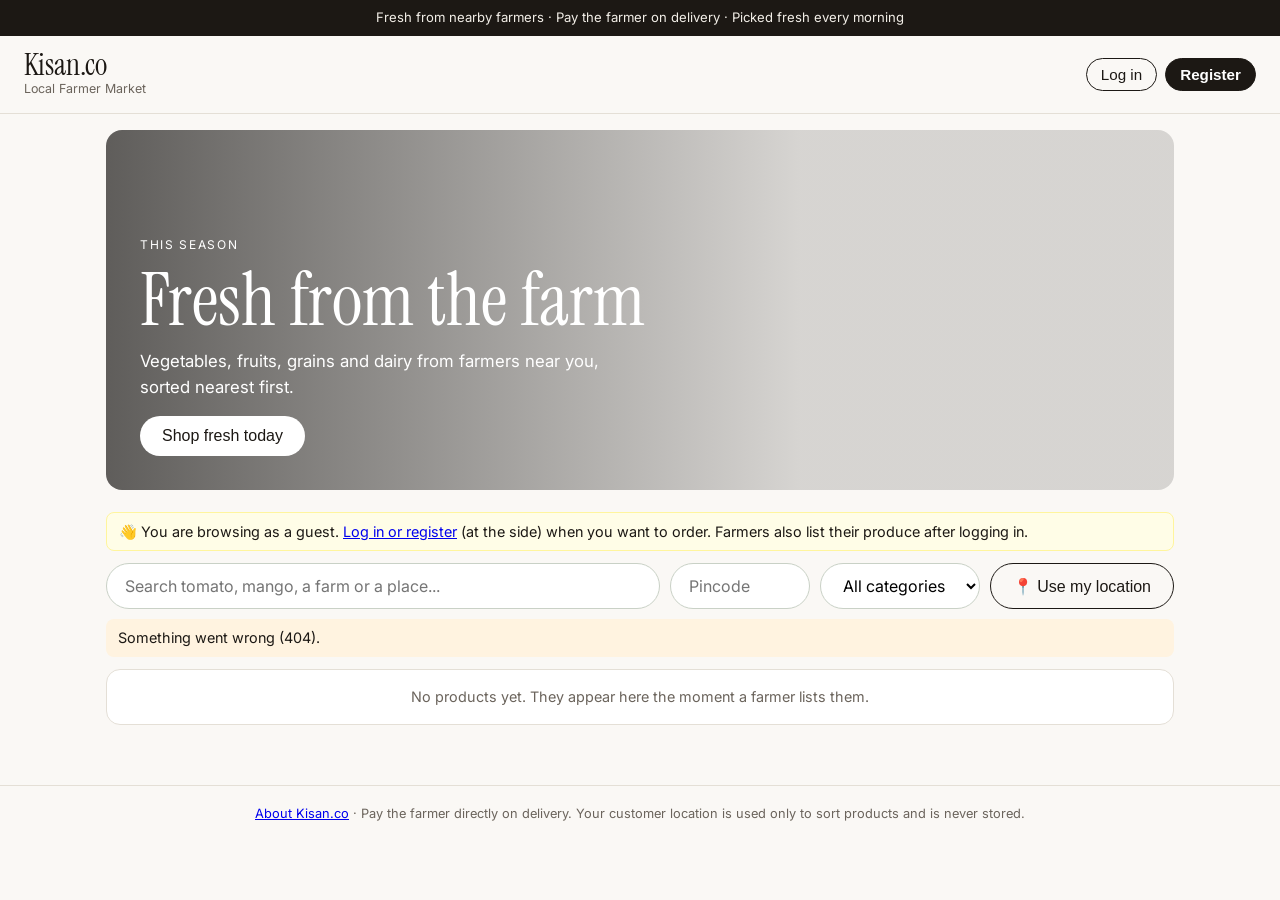
==== static/index.html @ 86f5ffa1 "Add Kisan.co marketplace app" ====
<!doctype html>
<html lang="en">
<head>
<meta charset="utf-8">
<meta name="viewport" content="width=device-width, initial-scale=1">
<title>Kisan.co – Local Farmer Market</title>
<link rel="stylesheet" href="https://fonts.googleapis.com/css2?family=Instrument+Serif&family=Inter:wght@400;500;600&display=swap">
<style>
  :root{--green:#2e7d32;--green-d:#1b5e20;--light:#e8f5e9;--ink:#1b1b1b;--muted:#666;--card:#fff;--bg:#f6f8f4;--line:#e3e8e0;--warn:#b71c1c;--amber:#b26a00}
  *{box-sizing:border-box}
  body{margin:0;font-family:system-ui,Segoe UI,Roboto,sans-serif;background:var(--bg);color:var(--ink)}
  header{background:var(--green);color:#fff;padding:12px 18px;display:flex;justify-content:space-between;align-items:center;flex-wrap:wrap;gap:10px}
  header h1{margin:0;font-size:1.2rem}
  .brand small{display:block;font-size:.78rem;opacity:.9}
  nav{display:flex;gap:6px;flex-wrap:wrap;align-items:center}
  nav button{background:transparent;border:1px solid #fff;color:#fff;padding:7px 14px;border-radius:20px;cursor:pointer;font-size:.95rem}
  nav button.active{background:#fff;color:var(--green)}
  .badge{display:inline-block;min-width:18px;padding:0 5px;border-radius:9px;background:#ffd54f;color:#333;font-size:.75rem;text-align:center;margin-left:4px}
  #userChip{font-size:.85rem;display:flex;align-items:center;gap:8px}
  #userChip button{padding:5px 11px;font-size:.82rem}
  #liveDot{width:9px;height:9px;border-radius:50%;background:#bbb;display:inline-block}
  #liveDot.on{background:#69f0ae;box-shadow:0 0 6px #69f0ae}
  main{max-width:1100px;margin:0 auto;padding:16px}
  .hidden{display:none!important}
  input,select,textarea{padding:10px;border:1px solid #c9d1c6;border-radius:8px;font-size:1rem;background:#fff;font-family:inherit;max-width:100%}
  input:focus,select:focus,textarea:focus{outline:2px solid #81c784;border-color:var(--green)}
  label{display:block;font-size:.88rem;color:#333;margin-bottom:4px}
  .btn{background:var(--green);color:#fff;border:0;padding:10px 16px;border-radius:8px;cursor:pointer;font-size:1rem}
  .btn:hover{background:var(--green-d)}
  .btn:disabled{opacity:.55;cursor:default}
  .btn.small{padding:7px 12px;font-size:.88rem}
  .btn.ghost{background:#fff;color:var(--green);border:1px solid var(--green)}
  .btn.danger{background:#fff;color:var(--warn);border:1px solid var(--warn)}
  .panel{background:#fff;border-radius:12px;padding:16px;box-shadow:0 1px 4px rgba(0,0,0,.08);margin-bottom:14px}
  .muted{color:var(--muted);font-size:.9rem}
  .err{color:var(--warn);font-size:.92rem;min-height:1.2em;margin:6px 0}
  .grid{display:grid;grid-template-columns:repeat(auto-fill,minmax(230px,1fr));gap:14px}
  .card{background:#fff;border-radius:12px;padding:12px;box-shadow:0 1px 4px rgba(0,0,0,.08);display:flex;flex-direction:column;gap:5px}
  .card h3{margin:2px 0 0;font-size:1.05rem}
  .photo,.noimg{width:100%;height:150px;border-radius:8px}
  .photo{object-fit:cover;display:block;background:var(--light)}
  .noimg{background:var(--light);display:flex;align-items:center;justify-content:center;font-size:2.8rem}
  .farm{color:var(--muted);font-size:.85rem}
  .price{font-weight:700;color:var(--green);font-size:1.05rem}
  .tag{display:inline-block;background:var(--light);color:var(--green);font-size:.74rem;padding:2px 8px;border-radius:10px;margin-right:3px}
  .tag.amber{background:#fff3e0;color:var(--amber)}
  .qty{display:flex;align-items:center;gap:8px;margin-top:auto;padding-top:6px}
  .qty button{width:32px;height:32px;border-radius:50%;border:1px solid var(--green);background:#fff;color:var(--green);font-size:1.1rem;cursor:pointer}
  .toolbar{display:flex;gap:10px;flex-wrap:wrap;margin-bottom:10px}
  .toolbar input[type=search]{flex:1;min-width:180px}
  #pinBox{width:140px}
  .status{padding:8px 12px;background:var(--light);border-radius:8px;font-size:.9rem;margin-bottom:12px}
  .status.warn{background:#fff3e0}
  .row{display:flex;justify-content:space-between;align-items:center;gap:10px;padding:8px 0;border-bottom:1px solid #eee;flex-wrap:wrap}
  .cols{display:grid;grid-template-columns:1fr 1fr;gap:12px}
  @media(max-width:640px){.cols{grid-template-columns:1fr}}
  form.stack{display:grid;gap:12px;max-width:560px}
  .tabs{display:flex;gap:6px;margin-bottom:12px}
  .tabs button{flex:1;padding:9px;border:1px solid var(--green);background:#fff;color:var(--green);border-radius:8px;cursor:pointer;font-size:1rem}
  .tabs button.on{background:var(--green);color:#fff}
  /* login / register: a drawer at the side */
  #guestChip{display:flex;gap:8px;align-items:center}
  #guestChip button{background:transparent;border:1px solid #fff;color:#fff;padding:7px 14px;border-radius:20px;cursor:pointer;font-size:.95rem}
  #guestChip button.solid{background:#fff;color:var(--green);font-weight:600}
  #authOverlay{position:fixed;inset:0;background:rgba(0,0,0,.45);z-index:90}
  #auth{position:fixed;top:0;right:0;bottom:0;width:430px;max-width:100vw;background:var(--bg);z-index:95;overflow-y:auto;padding:16px;box-shadow:-6px 0 24px rgba(0,0,0,.25);transform:translateX(105%);transition:transform .22s ease;visibility:hidden}
  #auth.open{transform:none;visibility:visible}
  #auth .drawerHead{display:flex;justify-content:space-between;align-items:center;margin-bottom:10px}
  #auth .drawerHead button{background:none;border:0;font-size:1.4rem;cursor:pointer;color:var(--muted)}
  .guestNote{background:#fffde7;border:1px solid #fff59d;border-radius:8px;padding:8px 12px;font-size:.9rem;margin-bottom:12px}
  /* orders */
  .order{border:1px solid var(--line);border-radius:10px;padding:12px;margin-bottom:12px;background:#fff}
  .order .top{display:flex;justify-content:space-between;gap:8px;flex-wrap:wrap;align-items:center}
  .st{padding:3px 10px;border-radius:12px;font-size:.8rem;font-weight:600}
  .st.placed{background:#fff3e0;color:var(--amber)} .st.accepted{background:#e3f2fd;color:#0d47a1}
  .st.out_for_delivery{background:#ede7f6;color:#4527a0} .st.delivered{background:var(--light);color:var(--green-d)}
  .st.cancelled{background:#fdecea;color:var(--warn)}
  .actions{display:flex;gap:8px;flex-wrap:wrap;margin-top:10px;align-items:center}
  .otpbox{background:#ede7f6;border-radius:10px;padding:12px;margin-top:10px;text-align:center}
  .otpnum{font-size:2rem;letter-spacing:.35em;font-weight:700;color:#311b92;padding-left:.35em}
  .otpin{width:150px;letter-spacing:.3em;text-align:center;font-size:1.1rem}
  /* price reference */
  #priceRef{border:1px dashed #81c784;border-radius:10px;padding:12px;background:#f9fdf9}
  .bar{position:relative;height:10px;border-radius:5px;background:linear-gradient(90deg,#c8e6c9,#a5d6a7);margin:18px 6px 8px}
  .bar i{position:absolute;top:-5px;width:4px;height:20px;border-radius:2px;background:#1b5e20}
  .bar.out i{background:var(--warn)}
  .rng{display:flex;justify-content:space-between;font-weight:700}
  /* my products */
  .mp{display:grid;grid-template-columns:60px 1fr;gap:10px;padding:10px 0;border-bottom:1px solid #eee}
  .mp img,.mp .noimg{width:60px;height:60px;border-radius:8px;object-fit:cover;font-size:1.6rem}
  .mp .ctl{display:flex;gap:8px;flex-wrap:wrap;align-items:center;margin-top:6px}
  .mp .ctl input{width:90px;padding:6px}
  /* bill */
  #billModal{position:fixed;inset:0;background:rgba(0,0,0,.5);z-index:100;overflow:auto;padding:16px}
  .bill{background:#fff;max-width:640px;margin:0 auto 16px;border-radius:10px;padding:20px;position:relative}
  .bill h2{margin:0 0 2px;color:var(--green-d)}
  .bill table{width:100%;border-collapse:collapse;margin:10px 0}
  .bill th,.bill td{padding:6px 4px;border-bottom:1px solid #eee;text-align:left;font-size:.92rem}
  .bill td.n,.bill th.n{text-align:right}
  .bill .tot td{font-weight:700;font-size:1.05rem;border-top:2px solid #333}
  .stamp{position:absolute;right:18px;top:18px;border:2px solid;border-radius:6px;padding:2px 10px;font-weight:700;transform:rotate(6deg);font-size:.85rem}
  .stamp.delivered{color:var(--green);border-color:var(--green)} .stamp.cancelled{color:var(--warn);border-color:var(--warn)}
  .stamp.open{color:var(--amber);border-color:var(--amber)}
  .toast{position:fixed;left:50%;bottom:90px;transform:translateX(-50%);background:#263238;color:#fff;padding:10px 16px;border-radius:8px;z-index:200;max-width:90vw}
  /* chat */
  #chatBtn{position:fixed;right:18px;bottom:18px;width:58px;height:58px;border-radius:50%;border:0;background:var(--green);color:#fff;font-size:1.6rem;cursor:pointer;box-shadow:0 3px 10px rgba(0,0,0,.3);z-index:50}
  #chatBox{position:fixed;right:18px;bottom:88px;width:340px;max-width:calc(100vw - 36px);height:460px;max-height:calc(100vh - 110px);background:#fff;border-radius:14px;box-shadow:0 6px 24px rgba(0,0,0,.25);display:none;flex-direction:column;overflow:hidden;z-index:50}
  #chatBox.open{display:flex}
  #chatHead{background:var(--green);color:#fff;padding:12px 14px;display:flex;justify-content:space-between;align-items:center}
  #chatHead button{background:none;border:0;color:#fff;font-size:1.2rem;cursor:pointer}
  #chatLog{flex:1;overflow-y:auto;padding:12px;display:flex;flex-direction:column;gap:8px;background:var(--bg)}
  .msg{max-width:85%;padding:8px 12px;border-radius:12px;white-space:pre-wrap;word-wrap:break-word;font-size:.92rem}
  .msg.user{align-self:flex-end;background:var(--green);color:#fff}
  .msg.bot{align-self:flex-start;background:#fff;border:1px solid #ddd}
  .msg.bad{align-self:flex-start;background:#fdecea;color:var(--warn)}
  #chatForm{display:flex;gap:6px;padding:10px;border-top:1px solid #eee}
  #chatForm input{flex:1;min-width:0}
  footer{text-align:center;color:var(--muted);font-size:.8rem;padding:18px}
  @media print{
    body>*:not(#billModal){display:none!important}
    #billModal{position:static;background:none;padding:0}
    .bill{box-shadow:none;margin:0 0 20px;page-break-after:always}
    .noprint{display:none!important}
  }

  /* ===== Kisan.co skin ===== */
  :root{--green:#1c1814;--green-d:#000;--light:#f1ede6;--ink:#1c1814;--muted:#6b645c;--bg:#faf8f5;--line:#e4dfd6}
  body{font-family:Inter,system-ui,Segoe UI,Roboto,sans-serif;line-height:1.5}
  h1,h2,h3,.brand h1,.bill h2{font-family:"Instrument Serif",Georgia,serif;font-weight:400}
  .announce{background:#1c1814;color:#f3efe8;text-align:center;font-size:.82rem;padding:8px 10px}
  header{background:#faf8f5;color:#1c1814;border-bottom:1px solid var(--line);padding:14px 24px}
  header h1{font-size:1.9rem;line-height:1}.brand small{color:var(--muted);opacity:1}
  nav button,#guestChip button{border:1px solid #1c1814;color:#1c1814}
  nav button.active,#guestChip button.solid{background:#1c1814;color:#fff}
  #logoutBtn{color:#1c1814!important;border-color:#1c1814!important}
  .badge{background:#1c1814;color:#fff}
  .btn{border-radius:99px;padding:11px 22px;font-weight:500}.btn.small{padding:8px 16px}
  .btn.ghost{background:transparent;color:#1c1814;border:1px solid #1c1814}.btn.ghost:hover{background:#f1ede6}
  .panel,.card,.order,.bill{border-radius:14px;box-shadow:none;border:1px solid var(--line)}
  .card .photo,.card .noimg{height:190px;border-radius:10px}.card h3{font-size:1.35rem}
  .price{color:#1c1814;font-size:1.15rem}.tag{background:#f1ede6;color:#1c1814}
  .qty button{border-color:#1c1814;color:#1c1814}
  .tabs button{border-color:#1c1814;color:#1c1814}.tabs button.on{background:#1c1814;color:#fff}
  .st.delivered{background:#e6f2e6;color:#1b5e20}.stamp.delivered{color:#1b5e20;border-color:#1b5e20}
  input:focus,select:focus,textarea:focus{outline:2px solid #c9bfae;border-color:#1c1814}
  .toolbar input,.toolbar select{border-radius:99px;padding:11px 18px}
  #chatBtn,#chatHead,.msg.user{background:#1c1814}
  .hero{min-height:360px;border-radius:16px;margin:0 0 22px;color:#fff;display:flex;align-items:flex-end;padding:34px;background:linear-gradient(90deg,rgba(12,10,8,.65),rgba(12,10,8,.15) 65%),url(/img/hero.jpg) center/cover}
  .hero .eb{font-size:.75rem;letter-spacing:.14em;text-transform:uppercase;margin:0 0 10px}
  .hero h2{font-size:clamp(2.6rem,7vw,4.6rem);line-height:1;margin:0 0 12px;color:#fff}
  .hero p{max-width:480px;margin:0 0 16px;font-size:1.05rem}
  .hero .btn{background:#fff;color:#1c1814}
  footer{border-top:1px solid var(--line);margin-top:30px}
  .card{cursor:pointer;transition:transform .16s ease,border-color .16s ease}.card:hover{transform:translateY(-3px);border-color:#c9bfae}
  .metric{font:400 clamp(2.5rem,8vw,5rem) "Instrument Serif",Georgia,serif;color:#496b52}
</style>
</head>
<body>
<div class="announce">Fresh from nearby farmers · Pay the farmer on delivery · Picked fresh every morning</div>
<header>
  <div class="brand"><h1>Kisan.co</h1><small>Local Farmer Market</small></div>
  <nav id="nav"></nav>
  <div id="guestChip" class="hidden"><button type="button" id="guestLogin">Log in</button><button type="button" class="solid" id="guestReg">Register</button></div>
  <div id="userChip" class="hidden"><span id="liveDot" title="Live updates"></span><span id="whoami"></span><button class="btn small ghost" id="logoutBtn" style="color:#fff;border-color:#fff;background:transparent">Log out</button></div>
</header>

<div id="authOverlay" class="hidden"></div>
<main>
  <!-- ============ LOGIN / REGISTER ============ -->
  <section id="auth" aria-label="Log in or register" aria-hidden="true">
    <div class="drawerHead"><strong>Welcome</strong><button type="button" id="authClose" aria-label="Close">✕</button></div>
    <div class="panel authbox">
      <div class="tabs" role="tablist">
        <button id="tabLogin" class="on" type="button">Log in</button>
        <button id="tabReg" type="button">Register</button>
      </div>

      <form id="loginForm" class="stack" novalidate>
        <div><label for="lPhone">Mobile number</label><input id="lPhone" inputmode="numeric" autocomplete="username" placeholder="10-digit mobile number" style="width:100%"></div>
        <div><label for="lPass">Password</label><input id="lPass" type="password" autocomplete="current-password" style="width:100%"></div>
        <div class="err" id="lErr" role="alert"></div>
        <button class="btn" type="submit">Log in</button>
      </form>

      <form id="regForm" class="stack hidden" novalidate>
        <div>
          <label>I am a</label>
          <div class="tabs" style="margin:0">
            <button type="button" id="roleCustomer" class="on">Customer</button>
            <button type="button" id="roleFarmer">Farmer</button>
          </div>
        </div>
        <div><label for="rName">Your name</label><input id="rName" autocomplete="name" style="width:100%"></div>
        <div><label for="rPhone">Mobile number</label><input id="rPhone" inputmode="numeric" autocomplete="username" placeholder="10-digit mobile number" style="width:100%"></div>
        <div><label for="rPass">Password (at least 8 characters)</label><input id="rPass" type="password" autocomplete="new-password" style="width:100%"></div>
        <div id="farmBlock" class="hidden" style="display:grid;gap:12px">
          <div><label for="rFarm">Farm name</label><input id="rFarm" style="width:100%"></div>
          <div><label for="rArea">Village / area</label><input id="rArea" style="width:100%"></div>
          <div>
            <button class="btn ghost small" type="button" id="rLocBtn">📍 Use my farm's location</button>
            <div class="muted" id="rLocStatus">Needed so nearby customers can find you. Only the distance is shown to them, never your exact spot.</div>
          </div>
        </div>
        <div><label for="rPin">Pincode</label><input id="rPin" inputmode="numeric" maxlength="6" placeholder="6 digits" style="width:100%"></div>
        <div><label for="rAddr" id="rAddrLbl">Delivery address (you can change it at checkout)</label><input id="rAddr" autocomplete="street-address" style="width:100%"></div>
        <div class="err" id="rErr" role="alert"></div>
        <button class="btn" type="submit">Create account</button>
      </form>
    </div>
  </section>

  <!-- ============ CUSTOMER ============ -->
  <section id="customer" class="hidden">
    <div id="tab-shop" class="tab">
      <div class="hero"><div><p class="eb">This season</p><h2>Fresh from the farm</h2><p>Vegetables, fruits, grains and dairy from farmers near you, sorted nearest first.</p><button class="btn" type="button" onclick="document.getElementById('q').scrollIntoView({behavior:'smooth',block:'center'})">Shop fresh today</button></div></div>
      <div id="guestNote" class="guestNote hidden">👋 You are browsing as a guest. <a href="#" id="guestNoteLogin">Log in or register</a> (at the side) when you want to order. Farmers also list their produce after logging in.</div>
      <div class="toolbar">
        <input id="q" type="search" placeholder="Search tomato, mango, a farm or a place..." aria-label="Search products">
        <input id="pinBox" inputmode="numeric" maxlength="6" placeholder="Pincode" aria-label="Search by pincode">
        <select id="cat" aria-label="Category"></select>
        <button class="btn ghost" id="gpsBtn" type="button">📍 Use my location</button>
      </div>
      <div id="shopStatus" class="status"></div>
      <div id="products" class="grid"></div>
    </div>

    <div id="tab-cart" class="tab hidden">
      <div class="panel">
        <h2 style="margin-top:0">Your cart</h2>
        <div id="cartItems"></div>
        <div class="row"><strong>Total</strong><strong id="cartTotal">₹0</strong></div>
      </div>
      <div class="panel">
        <h3 style="margin-top:0">Delivery details</h3>
        <form id="orderForm" class="stack" novalidate>
          <div><label for="oAddr">Delivery address</label><input id="oAddr" style="width:100%" autocomplete="street-address"></div>
          <div><label for="oPin">Pincode</label><input id="oPin" inputmode="numeric" maxlength="6" style="width:100%"></div>
          <div><label for="oNote">Note for the farmer (optional)</label><input id="oNote" maxlength="200" style="width:100%"></div>
          <div class="muted">You pay the farmer when you receive your order (cash or UPI). Your bill is shown right after you order.</div>
          <div class="err" id="oErr" role="alert"></div>
          <button class="btn" type="submit" id="placeBtn">Place order</button>
        </form>
      </div>
    </div>

    <div id="tab-corders" class="tab hidden">
      <h2 style="margin-top:0">My orders</h2>
      <div id="cOrders"></div>
    </div>
    <div id="tab-about" class="tab hidden"><div class="panel"><p class="muted">OUR MARKET</p><h2>Grown nearby. Shared honestly.</h2><p>Kisan.co helps local farmers list their harvest and lets customers buy directly from them. Product availability and sales figures come from marketplace records.</p><div class="metric" id="soldCount">—</div><strong>confirmed deliveries</strong><p class="muted" id="salesNote">Only delivered orders are counted. No sample sales or testimonials are included.</p><div id="aboutOrders" class="muted"></div></div></div>
    <div id="tab-detail" class="tab hidden"><button class="btn ghost small" type="button" id="detailBack">← Back to shop</button><div id="productDetail" class="panel"></div><h2>More from nearby farms</h2><div id="relatedProducts" class="grid"></div></div>
  </section>

  <!-- ============ FARMER ============ -->
  <section id="farmer" class="hidden">
    <div id="tab-fprod" class="tab">
      <div class="panel">
        <h2 style="margin-top:0">Add a product</h2>
        <form id="addForm" class="stack" novalidate>
          <div><label for="pName">Product name</label><input id="pName" maxlength="60" placeholder="e.g. Tomato" style="width:100%" autocomplete="off"></div>
          <div class="cols">
            <div><label for="pCat">Category</label><select id="pCat" style="width:100%"></select></div>
            <div><label for="pUnit">Unit</label><input id="pUnit" list="unitList" value="kg" maxlength="20" style="width:100%"><datalist id="unitList"></datalist></div>
          </div>
          <div class="cols">
            <div><label for="pPrice">Your price (₹ per unit)</label><input id="pPrice" type="number" min="0.5" step="0.5" style="width:100%"></div>
            <div><label for="pQty">Quantity available</label><input id="pQty" type="number" min="0" step="0.5" style="width:100%"></div>
          </div>
          <div id="priceRef" aria-live="polite"><span class="muted">Type a product name to see the lowest and highest price for similar products.</span></div>
          <div><label for="pDesc">Description (optional)</label><input id="pDesc" maxlength="200" style="width:100%"></div>
          <div>
            <label for="pImg">Photo of your produce (optional)</label>
            <input id="pImg" type="file" accept="image/*">
            <div><img id="pPrev" alt="Preview" class="hidden" style="max-width:160px;max-height:120px;border-radius:8px;margin-top:6px"></div>
          </div>
          <label style="display:flex;gap:8px;align-items:center"><input type="checkbox" id="pOrg"> Organic</label>
          <div class="err" id="pErr" role="alert"></div>
          <button class="btn" type="submit" id="addBtn">Add product</button>
        </form>
      </div>
      <div class="panel">
        <h3 style="margin-top:0">My products</h3>
        <div id="myList"></div>
      </div>
    </div>

    <div id="tab-forders" class="tab hidden">
      <h2 style="margin-top:0">Orders</h2>
      <div id="fOrders"></div>
    </div>
    <div id="tab-ffeedback" class="tab hidden"><h2>Customer feedback</h2><div id="farmerFeedback"></div><div class="panel"><h2>Contact the market team</h2><form id="complaintForm" class="stack"><div><label for="complaintSubject">Subject</label><input id="complaintSubject" required minlength="3" maxlength="120" style="width:100%"></div><div><label for="complaintMessage">What happened?</label><textarea id="complaintMessage" required minlength="10" maxlength="2000" rows="5" style="width:100%"></textarea></div><div class="err" id="complaintErr"></div><button class="btn" type="submit">Send complaint</button></form></div><h2>My complaints</h2><div id="farmerComplaints"></div></div>
  </section>
</main>

<section id="tab-profile" class="tab hidden" style="max-width:1100px;margin:0 auto;padding:16px"><div class="panel"><p class="muted">ACCOUNT</p><h2>My details</h2><form id="profileForm" class="stack"><div><label for="profileName">Name</label><input id="profileName" required minlength="2" maxlength="60" style="width:100%"></div><div id="profileFarmBlock" class="hidden"><label for="profileFarm">Farm name</label><input id="profileFarm" maxlength="80" style="width:100%"><label for="profileArea">Village / area</label><input id="profileArea" maxlength="60" style="width:100%"></div><div><label for="profileAddress">Address</label><input id="profileAddress" maxlength="200" style="width:100%"></div><div><label for="profilePin">Pincode</label><input id="profilePin" inputmode="numeric" maxlength="6" pattern="[0-9]{6}" required style="width:100%"></div><div class="err" id="profileErr"></div><button class="btn" type="submit">Save my details</button></form><p class="muted">For your safety, mobile number and account role cannot be changed here.</p></div></section>

<div id="billModal" class="hidden" role="dialog" aria-label="Bill"></div>

<button id="chatBtn" class="hidden" aria-label="Open chat assistant">💬</button>
<div id="chatBox" role="dialog" aria-label="Chat assistant">
  <div id="chatHead"><strong>Ask our assistant</strong><button id="chatClose" aria-label="Close">✕</button></div>
  <div id="chatLog"></div>
  <form id="chatForm">
    <input id="chatInput" placeholder="Type your question..." autocomplete="off" required>
    <button class="btn" type="submit" id="chatSend">Send</button>
  </form>
</div>

<footer><a href="#/about" id="aboutLink">About Kisan.co</a> · Pay the farmer directly on delivery. Your customer location is used only to sort products and is never stored.</footer>

<script>
"use strict";
// Opened as a file, the page talks to localhost:8000. Served by the backend, it uses the same address.
const API_BASE = location.protocol === "file:" ? "http://localhost:8000" : "";
const $ = id => document.getElementById(id);
const esc = s => String(s == null ? "" : s).replace(/[&<>"']/g, c => ({"&":"&amp;","<":"&lt;",">":"&gt;",'"':"&quot;","'":"&#39;"}[c]));
const money = n => "₹" + (Math.round(n * 100) / 100).toLocaleString("en-IN", {maximumFractionDigits: 2});
const when = iso => iso ? new Date(iso).toLocaleString("en-IN", {dateStyle: "medium", timeStyle: "short"}) : "";
const EMOJI = {Vegetables:"🥦",Fruits:"🍎",Dairy:"🥛",Grains:"🌾",Pulses:"🫘",Spices:"🧂","Eggs & Meat":"🥚","Honey & Oils":"🍯",Flowers:"🌼",Other:"🧺"};
const STATUS = {placed:"Placed", accepted:"Accepted", out_for_delivery:"Out for delivery", delivered:"Delivered", cancelled:"Cancelled"};

function lsGet(k){ try { return localStorage.getItem(k); } catch(e){ return null; } }
function lsSet(k, v){ try { v == null ? localStorage.removeItem(k) : localStorage.setItem(k, v); } catch(e){} }
function debounce(fn, ms){ let t; return (...a) => { clearTimeout(t); t = setTimeout(() => fn(...a), ms); }; }

let token = lsGet("fm_token"), me = null, meta = {categories: [], units: []};
let gps = null, lastOrigin = null, roadInfo = {}, products = [], cart = {}, myProducts = [], orders = [];
let gpsDenied = false, es = null, lastV = null;
let selectedProduct = null, salesSummary = {units: 0, orders: 0};
const editDraft = {}, otpDraft = {};

function toast(msg){
  const t = document.createElement("div"); t.className = "toast"; t.textContent = msg;
  document.body.appendChild(t); setTimeout(() => t.remove(), 3500);
}

// ---------------------------------------------------------------- API
function errText(d, status){
  if (d && typeof d.detail === "string") return d.detail;
  if (d && Array.isArray(d.detail) && d.detail.length){
    const e = d.detail[0], f = (e.loc || []).slice(-1)[0];
    return (f ? f + ": " : "") + String(e.msg).replace(/^Value error, /, "");
  }
  return "Something went wrong (" + status + ").";
}
async function api(path, opt = {}){
  const headers = {};
  if (opt.body) headers["Content-Type"] = "application/json";
  if (token && opt.auth !== false) headers["Authorization"] = "Bearer " + token;
  let res;
  try { res = await fetch(API_BASE + path, {method: opt.method || "GET", headers, body: opt.body ? JSON.stringify(opt.body) : undefined}); }
  catch(e){ throw new Error("Can't reach the server. Make sure it is running."); }
  let data = null; try { data = await res.json(); } catch(e){}
  if (!res.ok){
    if (res.status === 401 && token && opt.auth !== false) logout(true);
    throw new Error(errText(data, res.status));
  }
  return data;
}

// ---------------------------------------------------------------- session
function setSession(t, user){
  token = t; me = user; lsSet("fm_token", t);
  cart = {}; try { cart = JSON.parse(lsGet("fm_cart_" + user.id) || "{}"); } catch(e){}
  enterApp();
}
function logout(expired){
  if (token && !expired) api("/auth/logout", {method: "POST"}).catch(() => {});
  token = null; me = null; lsSet("fm_token", null);
  if (es){ es.close(); es = null; } lastV = null;
  products = []; orders = []; myProducts = []; roadInfo = {}; lastOrigin = null; cart = {};
  showGuest();
  if (expired) toast("Please log in again.");
}
// Guests (not logged in) see the shop first. Log in / Register sit at the side.
function showGuest(){
  $("farmer").classList.add("hidden"); $("customer").classList.remove("hidden");
  $("userChip").classList.add("hidden"); $("guestChip").classList.remove("hidden");
  $("chatBtn").classList.add("hidden"); $("chatBox").classList.remove("open");
  $("guestNote").classList.remove("hidden");
  $("nav").innerHTML = ""; setTab("shop");
  closeAuth(); resetAuthForms();
  startLive(); renderProducts(); loadProducts();
  if (!gpsDenied) getGps(true);
}
function resetAuthForms(){
  $("tabLogin").click(); $("loginForm").reset(); $("regForm").reset(); farmGps = null; setRole("customer");
  $("lErr").textContent = ""; $("rErr").textContent = "";
  $("rLocStatus").textContent = "Needed so nearby customers can find you. Only the distance is shown to them, never your exact spot.";
}
function openAuth(tab){
  $("auth").classList.add("open"); $("auth").setAttribute("aria-hidden", "false"); $("authOverlay").classList.remove("hidden");
  (tab === "register" ? $("tabReg") : $("tabLogin")).click();
  setTimeout(() => { const f = tab === "register" ? $("rName") : $("lPhone"); if (f) f.focus(); }, 250);
}
function closeAuth(){
  $("auth").classList.remove("open"); $("auth").setAttribute("aria-hidden", "true"); $("authOverlay").classList.add("hidden");
}
$("guestLogin").onclick = () => openAuth("login"); $("guestReg").onclick = () => openAuth("register");
$("authClose").onclick = closeAuth; $("authOverlay").onclick = closeAuth;
$("guestNoteLogin").onclick = e => { e.preventDefault(); openAuth("login"); };
document.addEventListener("keydown", e => { if (e.key === "Escape") closeAuth(); });

async function boot(){
  try { meta = await api("/meta", {auth: false}); } catch(e){ meta = {categories: ["Vegetables","Fruits","Dairy","Grains","Pulses","Spices","Eggs & Meat","Honey & Oils","Flowers","Other"], units: ["kg","dozen","litre","piece","bunch"]}; }
  Object.assign(EMOJI, meta.emojis || {});   // categories can bring their own emoji
  fillSelect($("pCat"), meta.categories);
  $("cat").innerHTML = '<option value="">All categories</option>' + meta.categories.map(c => `<option>${esc(c)}</option>`).join("");
  $("unitList").innerHTML = meta.units.map(u => `<option value="${esc(u)}">`).join("");
  if (token){
    try { const r = await api("/me"); me = r.user; try { cart = JSON.parse(lsGet("fm_cart_" + me.id) || "{}"); } catch(e){} enterApp(); return; }
    catch(e){ token = null; lsSet("fm_token", null); }
  }
  showGuest();
}
function fillSelect(sel, list){ sel.innerHTML = list.map(c => `<option>${esc(c)}</option>`).join(""); }

function enterApp(){
  closeAuth(); $("guestChip").classList.add("hidden"); $("guestNote").classList.add("hidden");
  $("userChip").classList.remove("hidden"); $("chatBtn").classList.remove("hidden");
  $("whoami").textContent = (me.role === "farmer" ? "🧑‍🌾 " : "🛒 ") + me.name;
  const isF = me.role === "farmer";
  $("farmer").classList.toggle("hidden", !isF); $("customer").classList.toggle("hidden", isF);
  buildNav(); startLive();
  const requested = location.hash.replace(/^#\//, "");
  if (isF){ setTab(["fprod","forders","ffeedback","profile"].includes(requested) ? requested : "fprod"); loadMyProducts(); loadOrders(); schedulePriceRef(); }
  else {
    $("oAddr").value = me.address || ""; $("oPin").value = me.pincode || "";
    setTab(["shop","cart","corders","about","profile"].includes(requested) ? requested : "shop"); loadProducts(); loadOrders(); renderCart();
    if (!gpsDenied) getGps(true);
  }
}
function buildNav(){
  const items = me.role === "farmer" ? [["fprod","My products"],["forders","Orders"],["ffeedback","Feedback & help"],["profile","My details"]] : [["shop","Shop"],["cart","Cart"],["corders","My orders"],["about","About"],["profile","My details"]];
  $("nav").innerHTML = items.map(([k, t]) => `<button data-tab="${k}" id="nav-${k}">${t}<span class="badge hidden" id="bd-${k}"></span></button>`).join("");
}
$("nav").addEventListener("click", e => { const b = e.target.closest("button[data-tab]"); if (b) setTab(b.dataset.tab); });
function setTab(name, updateUrl = true){
  document.querySelectorAll(".tab").forEach(t => t.classList.toggle("hidden", t.id !== "tab-" + name));
  document.querySelectorAll("#nav button").forEach(b => b.classList.toggle("active", b.dataset.tab === name));
  if (name === "cart") renderCart();
  if (name === "about") loadAbout();
  if (name === "ffeedback") loadFarmerFeedback();
  if (name === "profile") loadProfile();
  if (updateUrl && location.hash !== "#/" + name) history.pushState({page:name}, "", "#/" + name);
}
window.addEventListener("popstate", () => { let name = location.hash.replace(/^#\//, "") || (me?.role === "farmer" ? "fprod" : "shop"); if (name === "detail" && !selectedProduct) name = "shop"; if ($("tab-" + name)) setTab(name, false); });
$("aboutLink").onclick = e => { e.preventDefault(); setTab("about"); window.scrollTo(0,0); };
function setBadge(tab, n){ const b = $("bd-" + tab); if (!b) return; b.textContent = n; b.classList.toggle("hidden", !n); }
$("logoutBtn").onclick = () => logout(false);

// ---------------------------------------------------------------- login / register
let regRole = "customer", farmGps = null;
$("tabLogin").onclick = () => { $("tabLogin").classList.add("on"); $("tabReg").classList.remove("on"); $("loginForm").classList.remove("hidden"); $("regForm").classList.add("hidden"); };
$("tabReg").onclick = () => { $("tabReg").classList.add("on"); $("tabLogin").classList.remove("on"); $("regForm").classList.remove("hidden"); $("loginForm").classList.add("hidden"); };
function setRole(r){
  regRole = r;
  $("roleCustomer").classList.toggle("on", r === "customer"); $("roleFarmer").classList.toggle("on", r === "farmer");
  $("farmBlock").classList.toggle("hidden", r !== "farmer");
  $("farmBlock").style.display = r === "farmer" ? "grid" : "none";
  $("rAddrLbl").textContent = r === "farmer" ? "Farm address (optional)" : "Delivery address (you can change it at checkout)";
}
$("roleCustomer").onclick = () => setRole("customer"); $("roleFarmer").onclick = () => setRole("farmer"); setRole("customer");

$("loginForm").onsubmit = async e => {
  e.preventDefault(); $("lErr").textContent = "";
  try { const r = await api("/auth/login", {method: "POST", auth: false, body: {phone: $("lPhone").value, password: $("lPass").value}}); $("lPass").value = ""; setSession(r.token, r.user); }
  catch(err){ $("lErr").textContent = err.message; }
};
$("rLocBtn").onclick = () => {
  if (!navigator.geolocation){ $("rLocStatus").textContent = "Your browser cannot share location."; return; }
  $("rLocStatus").textContent = "Locating...";
  navigator.geolocation.getCurrentPosition(
    p => { farmGps = {lat: p.coords.latitude, lng: p.coords.longitude}; $("rLocStatus").textContent = "✓ Farm location captured."; },
    err => { $("rLocStatus").textContent = "Could not get your location (" + err.message + "). Allow location access and try again."; },
    {timeout: 10000, enableHighAccuracy: true});
};
$("regForm").onsubmit = async e => {
  e.preventDefault(); $("rErr").textContent = "";
  const body = {role: regRole, name: $("rName").value.trim(), phone: $("rPhone").value, password: $("rPass").value,
                pincode: $("rPin").value.trim(), address: $("rAddr").value.trim()};
  if (regRole === "farmer"){
    body.farm_name = $("rFarm").value.trim(); body.area = $("rArea").value.trim();
    if (farmGps){ body.lat = farmGps.lat; body.lng = farmGps.lng; }
  }
  try { const r = await api("/auth/register", {method: "POST", auth: false, body}); $("rPass").value = ""; setSession(r.token, r.user); }
  catch(err){ $("rErr").textContent = err.message; }
};

// ---------------------------------------------------------------- location (customer)
function getGps(quiet){
  return new Promise(resolve => {
    if (!navigator.geolocation){ resolve(false); return; }
    navigator.geolocation.getCurrentPosition(
      p => { gps = {lat: p.coords.latitude, lng: p.coords.longitude}; gpsDenied = false; loadProducts(); resolve(true); },
      err => { gpsDenied = true; if (!quiet) toast("Location is blocked. Type your pincode instead."); loadProducts(); resolve(false); },
      {timeout: 10000, maximumAge: 60000});
  });
}
$("gpsBtn").onclick = () => { $("pinBox").value = ""; getGps(false); };

// ---------------------------------------------------------------- shop
const reloadProducts = debounce(() => loadProducts(), 300);
$("q").oninput = reloadProducts; $("cat").onchange = () => loadProducts();
$("pinBox").oninput = () => { $("pinBox").value = $("pinBox").value.replace(/\D/g, ""); if ($("pinBox").value.length === 6 || $("pinBox").value.length === 0) loadProducts(); };

async function loadProducts(){
  if (me && me.role !== "customer") return;   // guests and customers see the shop
  const p = new URLSearchParams();
  if ($("q").value.trim()) p.set("q", $("q").value.trim());
  if ($("cat").value) p.set("category", $("cat").value);
  const pin = $("pinBox").value.trim();
  if (pin.length === 6) p.set("pincode", pin); else if (gps){ p.set("lat", gps.lat); p.set("lng", gps.lng); }
  try {
    const r = await api("/products?" + p.toString());
    products = r.products; lastOrigin = r.origin;
    renderShopStatus(r); loadRoads(r.origin); renderProducts();
  } catch(e){ $("shopStatus").className = "status warn"; $("shopStatus").textContent = e.message; }
}
async function loadRoads(origin){
  if (!origin) { roadInfo = {}; return; }
  try {
    const r = await api(`/nearby?lat=${origin.lat}&lng=${origin.lng}&radius_km=0&limit=50`);
    roadInfo = {}; r.farms.forEach(f => { roadInfo[f.id] = f; }); renderProducts();
  } catch(e){ /* road times are optional */ }
}
function renderShopStatus(r){
  const el = $("shopStatus"); let msg, warn = false;
  const o = r.origin;
  if (o && o.source === "gps") msg = "Nearest first, measured from your location.";
  else if (o && o.source === "pincode") msg = `Nearest first, measured from pincode ${esc($("pinBox").value)}.`;
  else if (o && o.source === "profile" && me){ msg = `Nearest first, measured from your pincode ${esc(me.pincode)}. Allow location for a more exact result.`; }
  else if (r.pincode_unresolved){ msg = `Pincode ${esc(r.pincode_unresolved)} is not on our map yet, so farms with the most similar pincode come first.`; warn = true; }
  else { msg = "Allow location access or type your pincode to see the nearest products first."; warn = true; }
  el.className = "status" + (warn ? " warn" : "");
  el.innerHTML = `${msg} <strong>${r.count}</strong> product${r.count === 1 ? "" : "s"}.`;
}
function renderProducts(){
  const box = $("products");
  if (!products.length){
    const filtered = $("q").value.trim() || $("cat").value || $("pinBox").value.trim();
    box.innerHTML = `<div class="panel muted" style="grid-column:1/-1;text-align:center">${filtered ? "No products match your search." : "No products yet. They appear here the moment a farmer lists them."}</div>`;
    return;
  }
  box.innerHTML = products.map(p => {
    const inCart = cart[p.id] ? cart[p.id].qty : 0, road = roadInfo[p.farm_id];
    const dist = p.distance_km != null
      ? `📍 ${p.distance_km < 1 ? "under 1" : p.distance_km} km away${road ? ` · ~${road.eta_min >= 60 ? Math.floor(road.eta_min / 60) + " h " + (road.eta_min % 60) + " min" : road.eta_min + " min"} by road${road.routing === "osrm" ? "" : " (est.)"}` : ""}`
      : (p.pincode_match >= 6 ? "📍 Same pincode" : p.pincode_match >= 3 ? "📍 Nearby pincode" : "");
    return `<div class="card" data-product="${p.id}" tabindex="0" role="link" aria-label="View ${esc(p.name)}">
      ${p.image ? `<img class="photo" loading="lazy" src="${esc(API_BASE + "/" + p.image)}" alt="${esc(p.name)}">` : `<div class="noimg">${EMOJI[p.category] || "🧺"}</div>`}
      <h3>${esc(p.name)}</h3>
      <div class="farm">🧑‍🌾 ${esc(p.farm)}${p.area ? " · " + esc(p.area) : ""}</div>
      ${dist ? `<div class="farm">${dist}</div>` : ""}
      <div>${p.organic ? '<span class="tag">Organic</span>' : ""}<span class="tag">${esc(p.category)}</span></div>
      ${p.description ? `<div class="farm">${esc(p.description)}</div>` : ""}
      <div class="farm">${p.rating_count ? `★ ${esc(p.rating)} · ${p.rating_count} verified purchase${p.rating_count === 1 ? "" : "s"}` : "No customer ratings yet"}</div>
      <div class="price">${money(p.price)} / ${esc(p.unit)} <span class="muted" style="font-weight:400">· ${p.qty} left</span></div>
      <div class="qty"><button data-act="dec" data-id="${p.id}" aria-label="Remove one">−</button><strong>${inCart}</strong><button data-act="inc" data-id="${p.id}" aria-label="Add one">+</button></div>
    </div>`;
  }).join("");
}
$("products").addEventListener("click", e => {
  const b = e.target.closest("button[data-act]"); if (!b) return;
  const p = products.find(x => x.id === +b.dataset.id); if (!p) return;
  if (!me){ toast("Please log in or register as a customer to order."); openAuth("login"); return; }
  if (me.role !== "customer") return;
  const cur = cart[p.id] ? cart[p.id].qty : 0, next = b.dataset.act === "inc" ? cur + 1 : cur - 1;
  if (next > p.qty){ toast(`Only ${p.qty} ${p.unit} available.`); return; }
  if (next <= 0) delete cart[p.id];
  else cart[p.id] = {id: p.id, qty: next, name: p.name, price: p.price, unit: p.unit, farm: p.farm, image: p.image, max: p.qty};
  saveCart(); renderProducts(); renderCart();
});
$("products").addEventListener("click", e => { if (e.target.closest("button")) return; const card=e.target.closest("[data-product]"); if(card) openProduct(+card.dataset.product); });
$("products").addEventListener("keydown", e => { if ((e.key === "Enter" || e.key === " ") && e.target.matches("[data-product]")){ e.preventDefault(); openProduct(+e.target.dataset.product); } });
$("relatedProducts").addEventListener("click", e => { const card=e.target.closest("[data-product]"); if(card) openProduct(+card.dataset.product); });
$("detailBack").onclick = () => setTab("shop");
function openProduct(id){
  selectedProduct = products.find(p => p.id === id); if (!selectedProduct) return;
  const p=selectedProduct;
  $("productDetail").innerHTML = `<div class="cols"><div>${p.image ? `<img class="photo" style="height:340px" src="${esc(API_BASE+"/"+p.image)}" alt="${esc(p.name)}">` : `<div class="noimg" style="height:340px">${EMOJI[p.category]||"🧺"}</div>`}</div><div><p class="muted">${esc(p.category)} · ${esc(p.farm)}</p><h1>${esc(p.name)}</h1><p>${esc(p.description||"Fresh produce listed by its farmer.")}</p><p class="farm">${p.rating_count ? `★ ${esc(p.rating)} from ${p.rating_count} verified purchase${p.rating_count===1?"":"s"}` : "No customer ratings yet"}</p><p class="price">${money(p.price)} / ${esc(p.unit)} · ${p.qty} available</p><button class="btn" data-act="inc" data-id="${p.id}">Add to cart</button></div></div>`;
  $("relatedProducts").innerHTML=products.filter(x=>x.id!==p.id).slice(0,4).map(x=>`<article class="card" data-product="${x.id}"><h3>${esc(x.name)}</h3><p>${esc(x.farm)}</p><strong>${money(x.price)} / ${esc(x.unit)}</strong><p class="muted">${esc(x.description||"")}</p></article>`).join("")||'<p class="muted">No other products are listed yet.</p>';
  setTab("detail"); window.scrollTo(0,0);
}
$("productDetail").addEventListener("click", e=>{const b=e.target.closest("button[data-act=inc]"); if(!b)return; const p=selectedProduct;if(!me){openAuth("login");return;}if(me.role!=="customer")return;const old=cart[p.id]?.qty||0;if(old+1>p.qty){toast(`Only ${p.qty} ${p.unit} available.`);return;}cart[p.id]={id:p.id,qty:old+1,name:p.name,price:p.price,unit:p.unit,farm:p.farm,image:p.image,max:p.qty};saveCart();renderCart();toast("Added to your cart.");});

// ---------------------------------------------------------------- cart and checkout
function saveCart(){ if (me) lsSet("fm_cart_" + me.id, JSON.stringify(cart)); }
function cartTotal(){ return Object.values(cart).reduce((s, i) => s + i.price * i.qty, 0); }
function renderCart(){
  const items = Object.values(cart), n = items.reduce((s, i) => s + i.qty, 0);
  setBadge("cart", n);
  $("cartItems").innerHTML = items.length ? items.map(i => `
    <div class="row"><span>${esc(i.name)} <span class="muted">· ${esc(i.farm)}</span><br><span class="muted">${money(i.price)} / ${esc(i.unit)}</span></span>
    <span class="qty" style="margin:0;padding:0"><button data-act="dec" data-id="${i.id}">−</button><strong>${i.qty}</strong><button data-act="inc" data-id="${i.id}">+</button>
    <strong style="min-width:70px;text-align:right">${money(i.price * i.qty)}</strong><button data-act="rm" data-id="${i.id}" aria-label="Remove" style="border:0;color:var(--warn)">✕</button></span></div>`).join("")
    : '<div class="muted" style="padding:14px 0">Your cart is empty.</div>';
  $("cartTotal").textContent = money(cartTotal()); $("placeBtn").disabled = !items.length;
}
$("cartItems").addEventListener("click", e => {
  const b = e.target.closest("button[data-act]"); if (!b) return;
  const i = cart[+b.dataset.id]; if (!i) return;
  if (b.dataset.act === "rm") delete cart[i.id];
  else if (b.dataset.act === "inc"){ if (i.qty + 1 > i.max){ toast(`Only ${i.max} ${i.unit} available.`); return; } i.qty += 1; }
  else { i.qty -= 1; if (i.qty <= 0) delete cart[i.id]; }
  saveCart(); renderCart(); renderProducts();
});
$("oPin").oninput = () => { $("oPin").value = $("oPin").value.replace(/\D/g, ""); };
$("orderForm").onsubmit = async e => {
  e.preventDefault(); $("oErr").textContent = ""; $("placeBtn").disabled = true;
  try {
    const r = await api("/orders", {method: "POST", body: {
      items: Object.values(cart).map(i => ({product_id: i.id, qty: i.qty})),
      address: $("oAddr").value.trim(), pincode: $("oPin").value.trim(), note: $("oNote").value.trim()}});
    cart = {}; saveCart(); renderCart(); $("oNote").value = "";
    await loadOrders(); loadProducts(); setTab("corders"); showBills(r.orders, true);
  } catch(err){ $("oErr").textContent = err.message; renderCart(); }
};

// ---------------------------------------------------------------- orders (both roles)
const reloadOrders = debounce(() => loadOrders(), 300);
async function loadOrders(){
  if (!me) return;
  try { orders = (await api("/orders")).orders; } catch(e){ return; }
  if (me.role === "customer"){
    try { purchaseFeedback = (await api("/feedback/mine")).feedback; } catch(e) { purchaseFeedback = []; }
    renderCustomerOrders();
    setBadge("corders", orders.filter(o => ["placed","accepted","out_for_delivery"].includes(o.status)).length);
  } else {
    renderFarmerOrders();
    setBadge("forders", orders.filter(o => o.status === "placed").length);
  }
}
let purchaseFeedback = [];
function itemsLine(o){ return o.items.map(i => `${esc(i.name)} × ${i.qty} ${esc(i.unit)}`).join(", "); }
function orderHead(o, who){
  return `<div class="top"><div><strong>${esc(o.bill_no)}</strong> <span class="muted">· ${when(o.created_at)}</span><br>${who}</div>
    <span class="st ${o.status}">${STATUS[o.status]}</span></div>
    <div style="margin-top:6px">${itemsLine(o)}</div>
    <div style="margin-top:4px"><strong>${money(o.total)}</strong> <span class="muted">· pay on delivery</span></div>`;
}
function renderCustomerOrders(){
  $("cOrders").innerHTML = orders.length ? orders.map(o => {
    let extra = "";
    if (o.status === "out_for_delivery" && o.otp) extra = `<div class="otpbox">Give this OTP to the farmer <strong>only when you have received your order</strong>
      <div class="otpnum">${esc(o.otp)}</div><button class="btn ghost small" data-act="newotp" data-id="${o.id}">Get a new OTP</button></div>`;
    if (o.status === "delivered") { const f=purchaseFeedback.find(x=>x.order_id===o.id); extra = `<div class="muted" style="margin-top:6px">✓ Delivered ${when(o.delivered_at)} and closed with your OTP.</div>` + (f ? `<div class="panel"><strong>Your rating: ${f.rating}/5</strong><p>${esc(f.comment)}</p>${f.admin_reply?`<div class="status">Market team: ${esc(f.admin_reply)}</div>`:""}</div>` : `<form class="panel feedback-form" data-order="${o.id}"><label>Rate this purchase</label><select name="rating" required><option value="">Choose 1–5</option><option value="5">5 · Excellent</option><option value="4">4 · Good</option><option value="3">3 · Okay</option><option value="2">2 · Poor</option><option value="1">1 · Very poor</option></select><label for="fb-${o.id}">What should we know?</label><textarea id="fb-${o.id}" name="comment" maxlength="1000" rows="2" placeholder="Your purchase feedback (optional)"></textarea><button class="btn small" type="submit">Send purchase feedback</button></form>`); }
    const can = ["placed","accepted"].includes(o.status);
    return `<div class="order">${orderHead(o, `🧑‍🌾 ${esc(o.farmer.name)}${o.farmer.area ? " · " + esc(o.farmer.area) : ""} · ☎ ${esc(o.farmer.phone)}`)}${extra}
      <div class="actions"><button class="btn ghost small" data-act="bill" data-id="${o.id}">View bill</button>${can ? `<button class="btn danger small" data-act="cancel" data-id="${o.id}">Cancel order</button>` : ""}</div></div>`;
  }).join("") : '<div class="panel muted">You have not placed any orders yet.</div>';
}
$("cOrders").addEventListener("submit", async e=>{const form=e.target.closest(".feedback-form");if(!form)return;e.preventDefault();const fd=new FormData(form);try{await api(`/orders/${form.dataset.order}/feedback`,{method:"POST",body:{rating:Number(fd.get("rating")),comment:fd.get("comment")||""}});toast("Thanks. Your purchase feedback was sent.");await loadOrders();}catch(err){toast(err.message);}});
async function loadAbout(){try{const r=await api("/about",{auth:false});salesSummary=r.sold;$("soldCount").textContent=Number(r.sold.orders).toLocaleString("en-IN");$("aboutOrders").textContent=r.statement;}catch(e){$("soldCount").textContent="—";}}
async function loadFarmerFeedback(){try{const r=await api("/farmer/feedback");$("farmerFeedback").innerHTML=r.feedback.length?r.feedback.map(f=>`<article class="panel"><strong>★ ${f.rating}/5 · ${esc(f.customer_name)} · ${when(f.created_at)}</strong><p>${esc(f.comment||"No written comment.")}</p>${f.admin_reply?`<div class="status">Market team response: ${esc(f.admin_reply)} · ${when(f.replied_at)}</div>`:'<p class="muted">The market team has not replied yet.</p>'}</article>`).join(""):'<p class="panel muted">No verified purchase feedback yet.</p>';$("farmerComplaints").innerHTML=r.complaints.length?r.complaints.map(c=>`<article class="panel"><strong>${esc(c.subject)} · ${when(c.created_at)}</strong><p>${esc(c.message)}</p>${c.admin_reply?`<div class="status">Market team response: ${esc(c.admin_reply)} · ${when(c.replied_at)}</div>`:'<p class="muted">Awaiting response.</p>'}</article>`).join(""):'<p class="panel muted">No complaints submitted.</p>';}catch(e){$("farmerFeedback").textContent=e.message;}}
$("complaintForm").onsubmit=async e=>{e.preventDefault();$("complaintErr").textContent="";try{await api("/farmer/complaints",{method:"POST",body:{subject:$("complaintSubject").value.trim(),message:$("complaintMessage").value.trim()}});$("complaintForm").reset();toast("Complaint sent to the market team.");loadFarmerFeedback();}catch(err){$("complaintErr").textContent=err.message;}};
function loadProfile(){if(!me)return;$("profileName").value=me.name||"";$("profileFarm").value=me.farm_name||"";$("profileArea").value=me.area||"";$("profileAddress").value=me.address||"";$("profilePin").value=me.pincode||"";$("profileFarmBlock").classList.toggle("hidden",me.role!=="farmer");$("profileFarmBlock").style.display=me.role==="farmer"?"block":"none";}
$("profileForm").onsubmit=async e=>{e.preventDefault();$("profileErr").textContent="";const body={name:$("profileName").value.trim(),address:$("profileAddress").value.trim(),pincode:$("profilePin").value.trim()};if(me?.role==="farmer"){body.farm_name=$("profileFarm").value.trim();body.area=$("profileArea").value.trim();}try{const r=await api("/me",{method:"PATCH",body});me=r.user;$("whoami").textContent=(me.role==="farmer"?"🧑‍🌾 ":"🛒 ")+me.name;toast("Your details are saved.");}catch(err){$("profileErr").textContent=err.message;}};
function renderFarmerOrders(){
  const active = document.activeElement, focusId = active && active.id && active.id.startsWith("otp-") ? active.id : null;
  $("fOrders").innerHTML = orders.length ? orders.map(o => {
    let act = "";
    if (o.status === "placed") act = `<button class="btn small" data-act="accept" data-id="${o.id}">Accept order</button>`;
    if (o.status === "accepted") act = `<button class="btn small" data-act="dispatch" data-id="${o.id}">Out for delivery</button>`;
    let extra = "";
    if (o.status === "out_for_delivery"){
      const left = o.otp_attempts_left;
      extra = `<div class="otpbox"><div>Ask the customer for the OTP when you hand over the order.</div>
        <div class="actions" style="justify-content:center"><input class="otpin" id="otp-${o.id}" inputmode="numeric" maxlength="6" placeholder="------" autocomplete="off" value="${esc(otpDraft[o.id] || "")}">
        <button class="btn small" data-act="complete" data-id="${o.id}" ${left === 0 ? "disabled" : ""}>Complete delivery</button></div>
        <div class="muted">${left === 0 ? "No tries left. The customer must request a new OTP." : left + " tries left"}</div></div>`;
    }
    if (o.status === "delivered") extra = `<div class="muted" style="margin-top:6px">✓ Deal closed ${when(o.delivered_at)}.</div>`;
    const can = ["placed","accepted","out_for_delivery"].includes(o.status);
    return `<div class="order">${orderHead(o, `🛒 ${esc(o.customer.name)} · ☎ ${esc(o.customer.phone)}<br>📍 ${esc(o.address)}, ${esc(o.pincode)}${o.note ? `<br>📝 ${esc(o.note)}` : ""}`)}${extra}
      <div class="actions">${act}<button class="btn ghost small" data-act="bill" data-id="${o.id}">View bill</button>${can ? `<button class="btn danger small" data-act="cancel" data-id="${o.id}">Cancel</button>` : ""}</div></div>`;
  }).join("") : '<div class="panel muted">No orders yet. They appear here as soon as a customer orders.</div>';
  if (focusId && $(focusId)) { const el = $(focusId); el.focus(); el.setSelectionRange(el.value.length, el.value.length); }
}
$("fOrders").addEventListener("input", e => { if (e.target.id && e.target.id.startsWith("otp-")){ e.target.value = e.target.value.replace(/\D/g, ""); otpDraft[+e.target.id.slice(4)] = e.target.value; } });
async function orderAction(e){
  const b = e.target.closest("button[data-act]"); if (!b) return;
  const id = +b.dataset.id, act = b.dataset.act, o = orders.find(x => x.id === id);
  if (act === "bill"){ if (o) showBills([o], false); return; }
  if (act === "cancel" && !confirm("Cancel this order?")) return;
  const body = act === "complete" ? {otp: ($("otp-" + id) || {}).value || ""} : undefined;
  const path = {accept:"accept", dispatch:"dispatch", complete:"complete", cancel:"cancel", newotp:"new-otp"}[act];
  b.disabled = true;
  try {
    await api(`/orders/${id}/${path}`, {method: "POST", body});
    if (act === "complete"){ delete otpDraft[id]; toast("Deal closed. Final bill is ready."); }
    if (act === "dispatch") toast("The customer can now see the OTP.");
    await loadOrders(); if (me.role === "customer") loadProducts(); else loadMyProducts();
  } catch(err){ toast(err.message); b.disabled = false; loadOrders(); }
}
$("cOrders").addEventListener("click", orderAction); $("fOrders").addEventListener("click", orderAction);

// ---------------------------------------------------------------- bill
function billHTML(o){
  const stamp = o.status === "delivered" ? "delivered" : o.status === "cancelled" ? "cancelled" : "open";
  const stampText = o.status === "delivered" ? "DELIVERED" : o.status === "cancelled" ? "CANCELLED" : "PAY ON DELIVERY";
  return `<div class="bill"><span class="stamp ${stamp}">${stampText}</span>
    <h2>Kisan.co</h2><div class="muted">Bill / Receipt · ${esc(o.bill_no)} · ${when(o.created_at)}</div>
    <div class="cols" style="margin-top:12px">
      <div><strong>Sold by</strong><br>${esc(o.farmer.name)}${o.farmer.area ? "<br>" + esc(o.farmer.area) : ""}<br>☎ ${esc(o.farmer.phone)}</div>
      <div><strong>Billed to</strong><br>${esc(o.customer.name)}<br>☎ ${esc(o.customer.phone)}<br>${esc(o.address)}, ${esc(o.pincode)}</div>
    </div>
    <table><thead><tr><th>Item</th><th class="n">Rate</th><th class="n">Qty</th><th class="n">Amount</th></tr></thead><tbody>
      ${o.items.map(i => `<tr><td>${esc(i.name)}</td><td class="n">${money(i.price)} / ${esc(i.unit)}</td><td class="n">${i.qty} ${esc(i.unit)}</td><td class="n">${money(i.line_total)}</td></tr>`).join("")}
      <tr class="tot"><td colspan="3">Total to pay</td><td class="n">${money(o.total)}</td></tr></tbody></table>
    <div class="muted">${o.status === "delivered" ? `Delivered on ${when(o.delivered_at)}. The deal was closed with the customer's OTP.` : o.status === "cancelled" ? "This order was cancelled." : "Pay the farmer directly when you receive your order (cash or UPI). The deal closes when the farmer enters your delivery OTP."}</div>
  </div>`;
}
function showBills(list, justPlaced){
  const grand = list.reduce((s, o) => s + o.total, 0);
  $("billModal").innerHTML = (justPlaced ? `<div class="bill noprint" style="background:#e8f5e9"><strong>✓ Order placed.</strong> Here ${list.length > 1 ? "are your bills, one per farmer" : "is your bill"}. ${list.length > 1 ? `Total across farmers: <strong>${money(grand)}</strong>.` : ""} The farmer will accept it, and you will get a delivery OTP when it is on its way.</div>` : "")
    + list.map(billHTML).join("")
    + `<div class="bill noprint" style="text-align:center"><button class="btn" id="printBill">🖨 Print</button> <button class="btn ghost" id="closeBill">Close</button></div>`;
  $("billModal").classList.remove("hidden");
  $("printBill").onclick = () => window.print(); $("closeBill").onclick = () => $("billModal").classList.add("hidden");
}
$("billModal").addEventListener("click", e => { if (e.target === $("billModal")) $("billModal").classList.add("hidden"); });
document.addEventListener("keydown", e => { if (e.key === "Escape") $("billModal").classList.add("hidden"); });

// ---------------------------------------------------------------- farmer: products
let newImg = "";
function readImage(file){
  return new Promise((resolve, reject) => {
    if (!file || !file.type.startsWith("image/")){ reject(new Error("Please choose an image file.")); return; }
    const rd = new FileReader();
    rd.onerror = () => reject(new Error("Could not read the file."));
    rd.onload = () => {
      const img = new Image();
      img.onerror = () => reject(new Error("This image format is not supported."));
      img.onload = () => {
        const s = Math.min(1, 800 / Math.max(img.width, img.height)), c = document.createElement("canvas");
        c.width = Math.round(img.width * s); c.height = Math.round(img.height * s);
        c.getContext("2d").drawImage(img, 0, 0, c.width, c.height);
        resolve(c.toDataURL("image/jpeg", 0.82));
      };
      img.src = rd.result;
    };
    rd.readAsDataURL(file);
  });
}
$("pImg").onchange = async e => {
  const f = e.target.files[0];
  if (!f){ newImg = ""; $("pPrev").classList.add("hidden"); return; }
  try { newImg = await readImage(f); $("pPrev").src = newImg; $("pPrev").classList.remove("hidden"); }
  catch(err){ $("pErr").textContent = err.message; e.target.value = ""; newImg = ""; }
};
$("addForm").onsubmit = async e => {
  e.preventDefault(); $("pErr").textContent = ""; $("addBtn").disabled = true;
  const body = {name: $("pName").value.trim(), category: $("pCat").value, price: parseFloat($("pPrice").value), unit: $("pUnit").value.trim(),
                qty: parseFloat($("pQty").value), organic: $("pOrg").checked, description: $("pDesc").value.trim()};
  if (isNaN(body.price)) { $("pErr").textContent = "Enter your price."; $("addBtn").disabled = false; return; }
  if (isNaN(body.qty)) { $("pErr").textContent = "Enter the quantity available."; $("addBtn").disabled = false; return; }
  if (newImg) body.image_data = newImg;
  try {
    await api("/products", {method: "POST", body});
    $("addForm").reset(); $("pUnit").value = "kg"; newImg = ""; $("pPrev").classList.add("hidden"); schedulePriceRef();
    toast("Product added. Customers can see it now."); loadMyProducts();
  } catch(err){ $("pErr").textContent = err.message; }
  $("addBtn").disabled = false;
};
async function loadMyProducts(){
  if (!me || me.role !== "farmer") return;
  try { myProducts = (await api("/my/products")).products; renderMyProducts(); } catch(e){}
}
function renderMyProducts(){
  const act = document.activeElement, focus = act && act.dataset && act.dataset.field ? {id: act.dataset.id, field: act.dataset.field} : null;
  $("myList").innerHTML = myProducts.length ? myProducts.map(p => {
    const d = editDraft[p.id] || {}, price = d.price != null ? d.price : p.price, qty = d.qty != null ? d.qty : p.qty;
    return `<div class="mp">
      ${p.image ? `<img src="${esc(API_BASE + "/" + p.image)}" alt="">` : `<div class="noimg">${EMOJI[p.category] || "🧺"}</div>`}
      <div><strong>${esc(p.name)}</strong> <span class="muted">· ${esc(p.category)} · per ${esc(p.unit)}</span>
        ${p.qty <= 0 ? '<span class="tag amber">Sold out</span>' : ""}${!p.active ? '<span class="tag amber">Hidden</span>' : ""}${p.organic ? '<span class="tag">Organic</span>' : ""}
        <div class="ctl">
          <label style="margin:0">₹ <input type="number" min="0.5" step="0.5" value="${esc(price)}" data-id="${p.id}" data-field="price"></label>
          <label style="margin:0">Qty <input type="number" min="0" step="0.5" value="${esc(qty)}" data-id="${p.id}" data-field="qty"></label>
          <button class="btn small" data-act="save" data-id="${p.id}">Save</button>
          <button class="btn ghost small" data-act="photo" data-id="${p.id}">${p.image ? "Change photo" : "Add photo"}</button>
          ${p.image ? `<button class="btn ghost small" data-act="rmphoto" data-id="${p.id}">Remove photo</button>` : ""}
          <button class="btn ghost small" data-act="toggle" data-id="${p.id}">${p.active ? "Hide" : "Show"}</button>
          <button class="btn danger small" data-act="del" data-id="${p.id}">Delete</button>
        </div></div></div>`;
  }).join("") : '<div class="muted">You have not listed anything yet. Add your first product above.</div>';
  if (focus){ const el = document.querySelector(`#myList input[data-id="${focus.id}"][data-field="${focus.field}"]`); if (el){ el.focus(); } }
}
$("myList").addEventListener("input", e => {
  const t = e.target; if (!t.dataset.field) return;
  (editDraft[t.dataset.id] = editDraft[t.dataset.id] || {})[t.dataset.field] = t.value;
});
$("myList").addEventListener("click", async e => {
  const b = e.target.closest("button[data-act]"); if (!b) return;
  const id = +b.dataset.id, p = myProducts.find(x => x.id === id); if (!p) return;
  const patch = async body => { try { await api("/products/" + id, {method: "PATCH", body}); delete editDraft[id]; await loadMyProducts(); toast("Saved."); } catch(err){ toast(err.message); } };
  if (b.dataset.act === "save"){
    const d = editDraft[id] || {};
    const price = parseFloat(d.price != null ? d.price : p.price), qty = parseFloat(d.qty != null ? d.qty : p.qty);
    if (isNaN(price) || isNaN(qty)){ toast("Enter a valid price and quantity."); return; }
    patch({price, qty});
  } else if (b.dataset.act === "toggle") patch({active: !p.active});
  else if (b.dataset.act === "rmphoto") patch({remove_image: true});
  else if (b.dataset.act === "photo"){
    const inp = document.createElement("input"); inp.type = "file"; inp.accept = "image/*";
    inp.onchange = async () => { try { patch({image_data: await readImage(inp.files[0])}); } catch(err){ toast(err.message); } };
    inp.click();
  } else if (b.dataset.act === "del"){
    if (!confirm(`Delete ${p.name}? Orders already placed keep their bill.`)) return;
    try { await api("/products/" + id, {method: "DELETE"}); delete editDraft[id]; await loadMyProducts(); } catch(err){ toast(err.message); }
  }
});

// ---------------------------------------------------------------- farmer: price reference (RAG)
const schedulePriceRef = debounce(() => priceRef(false), 400);
const scheduleAiRef = debounce(() => priceRef(true), 1500);
["pName","pUnit","pPrice"].forEach(id => $(id).addEventListener("input", () => { schedulePriceRef(); scheduleAiRef(); }));
let refSeq = 0;
async function priceRef(ai){
  if (!me || me.role !== "farmer") return;
  const name = $("pName").value.trim(), unit = $("pUnit").value.trim() || "kg", price = parseFloat($("pPrice").value);
  const box = $("priceRef");
  if (name.length < 2){ box.innerHTML = '<span class="muted">Type a product name to see the lowest and highest price for similar products.</span>'; return; }
  const seq = ++refSeq;
  const q = new URLSearchParams({name, unit}); if (!isNaN(price) && price > 0) q.set("price", price); if (ai) q.set("ai", "true");
  try {
    const r = await api("/price-reference?" + q.toString());
    if (seq !== refSeq) return;   // a newer request has been made since
    box.innerHTML = renderRef(r, price);
  } catch(e){ if (!ai) box.innerHTML = `<span class="muted">${esc(e.message)}</span>`; }
}
function renderRef(r, price){
  const h = r.headline, u = esc(r.unit);
  let top;
  if (h.basis === "none") top = '<strong>No similar products found yet.</strong>';
  else {
    const basis = h.basis === "market" ? `from ${r.market.count} similar listing${r.market.count === 1 ? "" : "s"} by other farmers` : "indicative reference range";
    top = `<div class="rng"><span>Lowest ${money(h.min)}</span><span>Highest ${money(h.max)}</span></div>
      ${(!isNaN(price) && h.max > h.min) ? `<div class="bar ${r.position === "within" ? "" : "out"}"><i style="left:calc(${Math.max(0, Math.min(100, (price - h.min) / (h.max - h.min) * 100))}% - 2px)"></i></div>` : '<div style="height:10px"></div>'}
      <div class="muted">per ${u} · ${basis}${r.market.count ? ` · middle price ${money(r.market.median)}` : ""}</div>`;
  }
  const pos = r.position ? `<div style="margin-top:6px"><span class="tag ${r.position === "within" ? "" : "amber"}">Your price is ${r.position === "within" ? "within the range" : r.position + " the range"}</span></div>` : "";
  const ref = (r.reference && h.basis === "market") ? `<div class="muted">Indicative reference: ${money(r.reference.min)} – ${money(r.reference.max)} per ${u} (rough guide, not live market data)</div>` : (h.basis === "reference" ? '<div class="muted">No other farmer has listed this yet, so this is a rough guide, not live market data.</div>' : "");
  const sim = r.similar.length ? `<details style="margin-top:6px"><summary class="muted">Similar listings</summary>${r.similar.map(s => `<div class="muted">${esc(s.name)} · ${esc(s.area || "")} · ${money(s.price)} per ${u}</div>`).join("")}</details>` : "";
  return `${top}${pos}${ref}<div style="margin-top:6px">${esc(r.advice)}${r.mode === "llm" ? ' <span class="muted">(AI explanation)</span>' : ""}</div>${sim}`;
}

// ---------------------------------------------------------------- live updates
function dot(on){ $("liveDot").classList.toggle("on", on); }
function startLive(){
  if (es) es.close();
  es = new EventSource(API_BASE + "/events");
  es.onopen = () => dot(true); es.onerror = () => dot(false);
  es.onmessage = ev => {
    let v; try { v = JSON.parse(ev.data); } catch(e){ return; }
    const prev = lastV; lastV = v;
    if (!prev) return;
    if (v.products !== prev.products){
      if (!me || me.role === "customer") loadProducts(); else { loadMyProducts(); schedulePriceRef(); }
    }
    if (v.orders !== prev.orders) reloadOrders();
  };
}
document.addEventListener("visibilitychange", () => {
  if (document.hidden) return;
  if (!me) loadProducts();
  else { me.role === "customer" ? loadProducts() : loadMyProducts(); loadOrders(); }
});

// ---------------------------------------------------------------- chat assistant
const chatLog = $("chatLog");
function addMsg(text, cls){ const d = document.createElement("div"); d.className = "msg " + cls; d.textContent = text; chatLog.appendChild(d); chatLog.scrollTop = chatLog.scrollHeight; return d; }
$("chatBtn").onclick = () => { $("chatBox").classList.toggle("open"); if (!chatLog.children.length) addMsg("Hi! Ask me about products, prices, nearby farms, orders or delivery.", "bot"); $("chatInput").focus(); };
$("chatClose").onclick = () => $("chatBox").classList.remove("open");
$("chatForm").onsubmit = async e => {
  e.preventDefault();
  const text = $("chatInput").value.trim(); if (!text) return;
  addMsg(text, "user"); $("chatInput").value = ""; $("chatSend").disabled = true;
  const wait = addMsg("Thinking...", "bot");
  const loc = gps || lastOrigin;
  try {
    const r = await api("/chat", {method: "POST", body: {question: text, lat: loc ? loc.lat : null, lng: loc ? loc.lng : null}});
    wait.textContent = r.answer;   // textContent: replies can never inject HTML
  } catch(err){ wait.className = "msg bad"; wait.textContent = err.message; }
  $("chatSend").disabled = false;
};

boot();
</script>
</body>
</html>
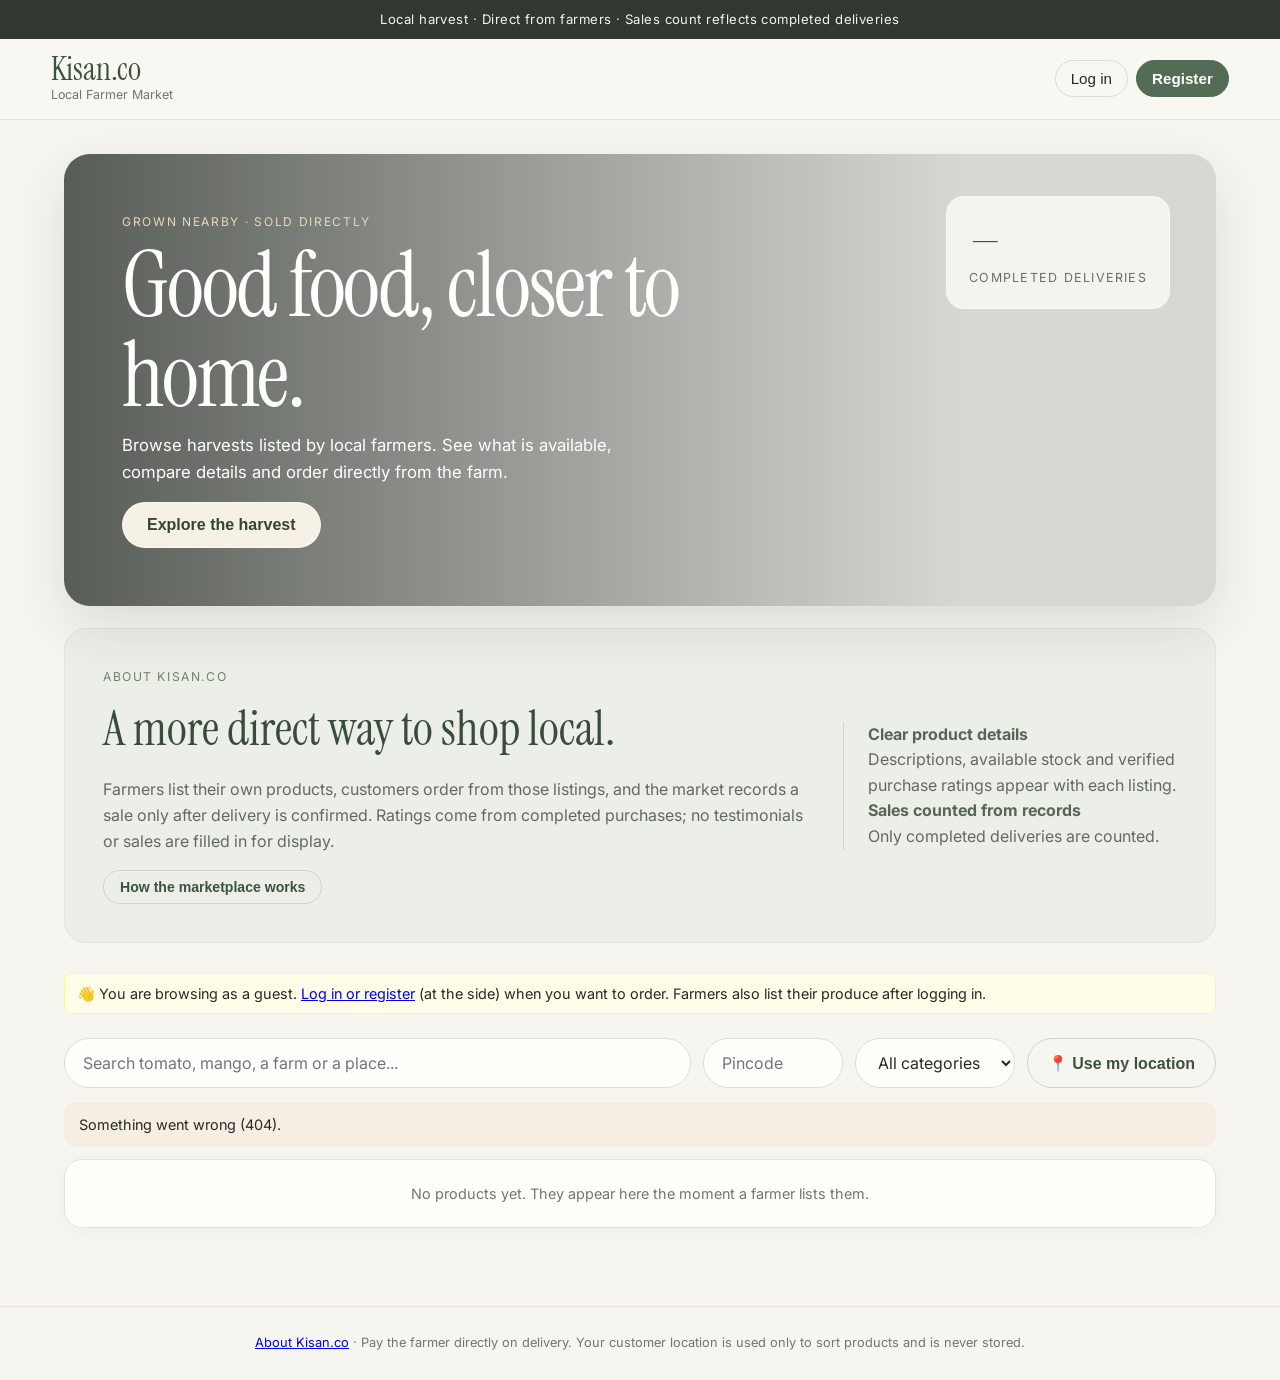
==== commit ea1b2f94: "Improve storefront, RAG, and product photo review" ====
--- a/static/index.html
+++ b/static/index.html
@@ -153,10 +153,48 @@
   footer{border-top:1px solid var(--line);margin-top:30px}
   .card{cursor:pointer;transition:transform .16s ease,border-color .16s ease}.card:hover{transform:translateY(-3px);border-color:#c9bfae}
   .metric{font:400 clamp(2.5rem,8vw,5rem) "Instrument Serif",Georgia,serif;color:#496b52}
+  /* Refined storefront palette and layout */
+  :root{--green:#526c56;--green-d:#3c5140;--light:#e9eee7;--ink:#262a25;--muted:#72766e;--bg:#f6f5f0;--line:#e4e2d9;--accent:#b8765e;--card:#fffefa}
+  body{background:var(--bg);color:var(--ink);font-size:16px;line-height:1.6}
+  .announce{background:#303831;color:#f5f3ec;letter-spacing:.035em;padding:9px 14px}
+  header{position:sticky;top:0;z-index:30;background:rgba(248,247,242,.94);backdrop-filter:blur(14px);border-bottom:1px solid rgba(80,90,76,.12);padding:14px clamp(16px,4vw,54px)}
+  header h1{font-size:2rem;color:var(--green-d)}
+  nav button,#guestChip button{border-color:#d9ddd4;color:var(--ink);background:transparent;padding:9px 15px;transition:background .18s ease,color .18s ease,transform .18s ease}
+  nav button:hover,#guestChip button:hover{background:#e9eee7;transform:translateY(-1px)}
+  nav button.active,#guestChip button.solid{background:var(--green);border-color:var(--green);color:white}
+  #userChip{color:var(--ink)} #logoutBtn{color:var(--ink)!important;border-color:#d9ddd4!important;background:transparent!important}
+  main{max-width:1220px;padding:clamp(16px,3vw,34px)}
+  .hero{min-height:440px;border-radius:26px;padding:clamp(24px,5vw,58px);position:relative;overflow:hidden;background:linear-gradient(90deg,rgba(26,34,27,.72),rgba(33,39,30,.14) 78%),url(/img/hero.jpg) center/cover;box-shadow:0 20px 55px rgba(42,48,38,.12)}
+  .hero h2{max-width:680px;font-size:clamp(3rem,7vw,5.6rem);letter-spacing:-.025em}
+  .hero p{max-width:520px}.hero .eb{color:#e6d8bd}
+  .hero .btn{background:#f5f1e7;color:#354335;border:1px solid rgba(255,255,255,.55);padding:13px 24px}
+  .hero-count{position:absolute;right:clamp(18px,4vw,46px);top:clamp(18px,4vw,42px);min-width:190px;padding:18px 22px;border:1px solid rgba(255,255,255,.38);border-radius:18px;background:rgba(248,247,242,.9);color:#303831;backdrop-filter:blur(10px)}
+  .hero-count b{display:block;font:400 2.8rem/1.1 "Instrument Serif",Georgia,serif;color:var(--green-d)}
+  .hero-count span{font-size:.78rem;letter-spacing:.1em;text-transform:uppercase;color:#687064}
+  .home-about{display:grid;grid-template-columns:minmax(0,1.5fr) minmax(220px,.7fr);gap:24px;align-items:center;background:#ecefe8;border:1px solid #e0e5dc;border-radius:22px;padding:clamp(22px,4vw,38px);margin:0 0 30px}
+  .home-about h2{font-size:clamp(2rem,4vw,3rem);margin:4px 0 10px;color:#394b3d}
+  .home-about p{max-width:700px;margin:0;color:#626a60}.home-about .about-proof{border-left:1px solid #cfd8cc;padding-left:24px;color:#596657}
+  .home-about .btn{margin-top:16px}.toolbar{gap:12px;margin:24px 0 14px}
+  input,select,textarea{border-color:#dedfd6;border-radius:12px;background:#fffefa;padding:12px 14px;color:var(--ink)}
+  input:focus,select:focus,textarea:focus{outline:3px solid rgba(82,108,86,.18);border-color:var(--green)}
+  .toolbar input,.toolbar select{border-radius:999px;padding:13px 18px}
+  .btn{background:var(--green);border:1px solid var(--green);border-radius:999px;padding:11px 20px;color:#fff;font-weight:600;transition:transform .18s ease,box-shadow .18s ease,background .18s ease}
+  .btn:hover{background:var(--green-d);transform:translateY(-1px);box-shadow:0 7px 16px rgba(44,63,47,.14)}
+  .btn.ghost{background:transparent;color:var(--green-d);border-color:#cdd5ca}.btn.ghost:hover{background:#e9eee7;box-shadow:none}
+  .btn.danger{background:#fff8f5;color:#a54e3d;border-color:#e7c9bf}
+  .grid{gap:18px}.card,.panel,.order,.bill{background:var(--card);border:1px solid var(--line);border-radius:18px;box-shadow:0 5px 18px rgba(45,49,40,.035)}
+  .card{padding:14px;gap:8px;transition:transform .2s ease,border-color .2s ease,box-shadow .2s ease}
+  .card:hover{transform:translateY(-3px);border-color:#cbd5c8;box-shadow:0 13px 30px rgba(45,49,40,.08)}
+  .card .photo,.card .noimg{height:210px;border-radius:13px}.card h3{font-size:1.5rem;line-height:1.15;margin-top:5px}
+  .price{color:var(--green-d);font-size:1.2rem}.tag{background:#e9eee7;color:#4b654f;border-radius:999px;padding:4px 10px}
+  .tag.amber{background:#f4ece1;color:#8d6940}.qty button{border-color:#d6ded3;color:var(--green-d);background:#f4f6f1;transition:background .16s ease}
+  .qty button:hover{background:#e1e9df}.status{background:#edf1e9;border-radius:12px;padding:11px 15px}.status.warn{background:#f6eee3}
+  .metric{color:var(--green-d)}.panel{padding:22px}footer{padding:26px 16px;color:#73766f}
+  @media(max-width:680px){.hero{min-height:500px;align-items:flex-end}.hero-count{top:16px;left:16px;right:auto;min-width:150px;padding:13px 16px}.hero-count b{font-size:2.2rem}.home-about{grid-template-columns:1fr}.home-about .about-proof{border-left:0;border-top:1px solid #cfd8cc;padding:16px 0 0}}
 </style>
 </head>
 <body>
-<div class="announce">Fresh from nearby farmers · Pay the farmer on delivery · Picked fresh every morning</div>
+<div class="announce">Local harvest · Direct from farmers · Sales count reflects completed deliveries</div>
 <header>
   <div class="brand"><h1>Kisan.co</h1><small>Local Farmer Market</small></div>
   <nav id="nav"></nav>
@@ -212,7 +250,8 @@
   <!-- ============ CUSTOMER ============ -->
   <section id="customer" class="hidden">
     <div id="tab-shop" class="tab">
-      <div class="hero"><div><p class="eb">This season</p><h2>Fresh from the farm</h2><p>Vegetables, fruits, grains and dairy from farmers near you, sorted nearest first.</p><button class="btn" type="button" onclick="document.getElementById('q').scrollIntoView({behavior:'smooth',block:'center'})">Shop fresh today</button></div></div>
+      <div class="hero"><div><p class="eb">Grown nearby · Sold directly</p><h2>Good food, closer to home.</h2><p>Browse harvests listed by local farmers. See what is available, compare details and order directly from the farm.</p><button class="btn" type="button" onclick="document.getElementById('q').scrollIntoView({behavior:'smooth',block:'center'})">Explore the harvest</button></div><div class="hero-count" aria-live="polite"><b id="homeSoldCount">—</b><span>completed deliveries</span></div></div>
+      <section class="home-about" aria-labelledby="homeAboutTitle"><div><p class="eb" style="margin:0;color:#72816f;font-size:.76rem;letter-spacing:.13em;text-transform:uppercase">About Kisan.co</p><h2 id="homeAboutTitle">A more direct way to shop local.</h2><p>Farmers list their own products, customers order from those listings, and the market records a sale only after delivery is confirmed. Ratings come from completed purchases; no testimonials or sales are filled in for display.</p><button class="btn ghost small" type="button" id="homeAboutMore">How the marketplace works</button></div><div class="about-proof"><strong>Clear product details</strong><p>Descriptions, available stock and verified purchase ratings appear with each listing.</p><strong>Sales counted from records</strong><p id="homeSalesNote">Only completed deliveries are counted.</p></div></section>
       <div id="guestNote" class="guestNote hidden">👋 You are browsing as a guest. <a href="#" id="guestNoteLogin">Log in or register</a> (at the side) when you want to order. Farmers also list their produce after logging in.</div>
       <div class="toolbar">
         <input id="q" type="search" placeholder="Search tomato, mango, a farm or a place..." aria-label="Search products">
@@ -247,7 +286,7 @@
       <h2 style="margin-top:0">My orders</h2>
       <div id="cOrders"></div>
     </div>
-    <div id="tab-about" class="tab hidden"><div class="panel"><p class="muted">OUR MARKET</p><h2>Grown nearby. Shared honestly.</h2><p>Kisan.co helps local farmers list their harvest and lets customers buy directly from them. Product availability and sales figures come from marketplace records.</p><div class="metric" id="soldCount">—</div><strong>confirmed deliveries</strong><p class="muted" id="salesNote">Only delivered orders are counted. No sample sales or testimonials are included.</p><div id="aboutOrders" class="muted"></div></div></div>
+    <div id="tab-about" class="tab hidden"><div class="panel"><p class="muted">OUR MARKET</p><h2>A local marketplace with transparent records.</h2><p>Kisan.co connects customer orders with products listed by farmers. This count updates from delivered orders confirmed with a delivery OTP.</p><div class="metric" id="soldCount">—</div><strong>confirmed deliveries</strong><p class="muted" id="salesNote">No pending or cancelled orders are included.</p><div id="aboutOrders" class="muted"></div></div></div>
     <div id="tab-detail" class="tab hidden"><button class="btn ghost small" type="button" id="detailBack">← Back to shop</button><div id="productDetail" class="panel"></div><h2>More from nearby farms</h2><div id="relatedProducts" class="grid"></div></div>
   </section>
 
@@ -380,7 +419,7 @@
   $("guestNote").classList.remove("hidden");
   $("nav").innerHTML = ""; setTab("shop");
   closeAuth(); resetAuthForms();
-  startLive(); renderProducts(); loadProducts();
+  startLive(); renderProducts(); loadProducts(); loadAbout();
   if (!gpsDenied) getGps(true);
 }
 function resetAuthForms(){
@@ -426,7 +465,7 @@
   if (isF){ setTab(["fprod","forders","ffeedback","profile"].includes(requested) ? requested : "fprod"); loadMyProducts(); loadOrders(); schedulePriceRef(); }
   else {
     $("oAddr").value = me.address || ""; $("oPin").value = me.pincode || "";
-    setTab(["shop","cart","corders","about","profile"].includes(requested) ? requested : "shop"); loadProducts(); loadOrders(); renderCart();
+    setTab(["shop","cart","corders","about","profile"].includes(requested) ? requested : "shop"); loadProducts(); loadOrders(); renderCart(); loadAbout();
     if (!gpsDenied) getGps(true);
   }
 }
@@ -446,6 +485,7 @@
 }
 window.addEventListener("popstate", () => { let name = location.hash.replace(/^#\//, "") || (me?.role === "farmer" ? "fprod" : "shop"); if (name === "detail" && !selectedProduct) name = "shop"; if ($("tab-" + name)) setTab(name, false); });
 $("aboutLink").onclick = e => { e.preventDefault(); setTab("about"); window.scrollTo(0,0); };
+$("homeAboutMore").onclick = () => { setTab("about"); window.scrollTo(0,0); };
 function setBadge(tab, n){ const b = $("bd-" + tab); if (!b) return; b.textContent = n; b.classList.toggle("hidden", !n); }
 $("logoutBtn").onclick = () => logout(false);
 
@@ -651,7 +691,7 @@
   }).join("") : '<div class="panel muted">You have not placed any orders yet.</div>';
 }
 $("cOrders").addEventListener("submit", async e=>{const form=e.target.closest(".feedback-form");if(!form)return;e.preventDefault();const fd=new FormData(form);try{await api(`/orders/${form.dataset.order}/feedback`,{method:"POST",body:{rating:Number(fd.get("rating")),comment:fd.get("comment")||""}});toast("Thanks. Your purchase feedback was sent.");await loadOrders();}catch(err){toast(err.message);}});
-async function loadAbout(){try{const r=await api("/about",{auth:false});salesSummary=r.sold;$("soldCount").textContent=Number(r.sold.orders).toLocaleString("en-IN");$("aboutOrders").textContent=r.statement;}catch(e){$("soldCount").textContent="—";}}
+async function loadAbout(){try{const r=await api("/about",{auth:false});salesSummary=r.sold;const count=Number(r.sold.orders).toLocaleString("en-IN");$("soldCount").textContent=count;$("homeSoldCount").textContent=count;$("aboutOrders").textContent=r.statement;$("homeSalesNote").textContent=r.statement;}catch(e){$("soldCount").textContent="—";$("homeSoldCount").textContent="—";}}
 async function loadFarmerFeedback(){try{const r=await api("/farmer/feedback");$("farmerFeedback").innerHTML=r.feedback.length?r.feedback.map(f=>`<article class="panel"><strong>★ ${f.rating}/5 · ${esc(f.customer_name)} · ${when(f.created_at)}</strong><p>${esc(f.comment||"No written comment.")}</p>${f.admin_reply?`<div class="status">Market team response: ${esc(f.admin_reply)} · ${when(f.replied_at)}</div>`:'<p class="muted">The market team has not replied yet.</p>'}</article>`).join(""):'<p class="panel muted">No verified purchase feedback yet.</p>';$("farmerComplaints").innerHTML=r.complaints.length?r.complaints.map(c=>`<article class="panel"><strong>${esc(c.subject)} · ${when(c.created_at)}</strong><p>${esc(c.message)}</p>${c.admin_reply?`<div class="status">Market team response: ${esc(c.admin_reply)} · ${when(c.replied_at)}</div>`:'<p class="muted">Awaiting response.</p>'}</article>`).join(""):'<p class="panel muted">No complaints submitted.</p>';}catch(e){$("farmerFeedback").textContent=e.message;}}
 $("complaintForm").onsubmit=async e=>{e.preventDefault();$("complaintErr").textContent="";try{await api("/farmer/complaints",{method:"POST",body:{subject:$("complaintSubject").value.trim(),message:$("complaintMessage").value.trim()}});$("complaintForm").reset();toast("Complaint sent to the market team.");loadFarmerFeedback();}catch(err){$("complaintErr").textContent=err.message;}};
 function loadProfile(){if(!me)return;$("profileName").value=me.name||"";$("profileFarm").value=me.farm_name||"";$("profileArea").value=me.area||"";$("profileAddress").value=me.address||"";$("profilePin").value=me.pincode||"";$("profileFarmBlock").classList.toggle("hidden",me.role!=="farmer");$("profileFarmBlock").style.display=me.role==="farmer"?"block":"none";}
